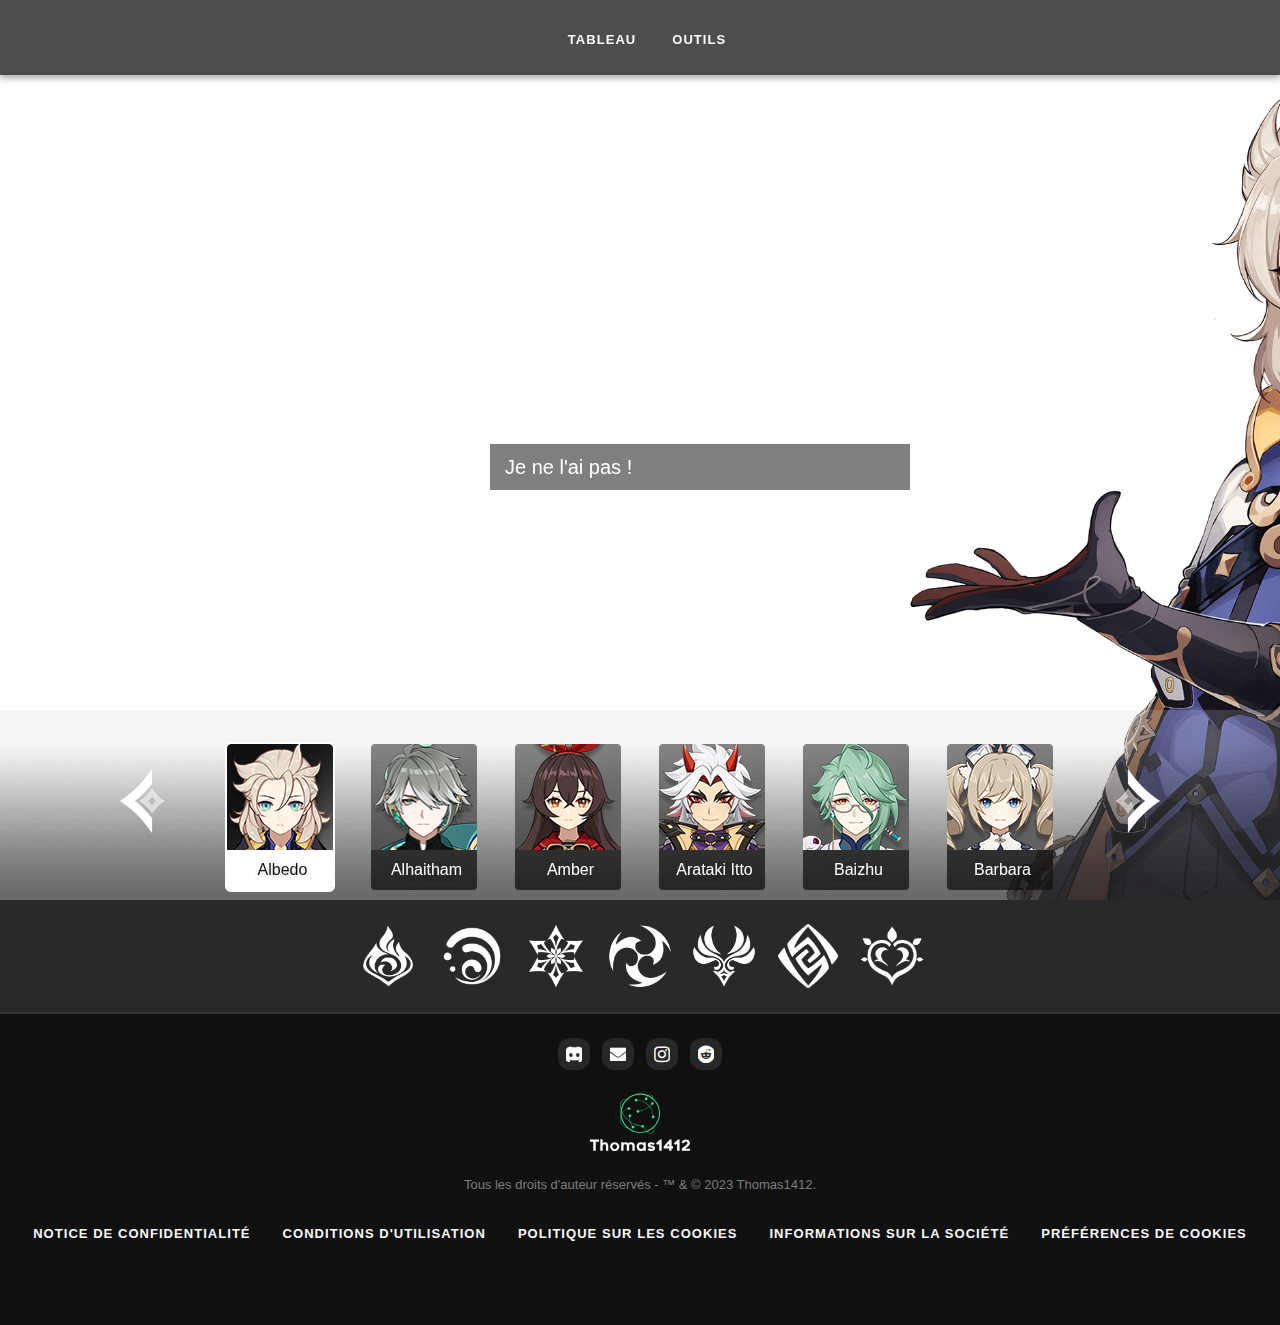
==== index.html @ 880db105 "first" ====
<!DOCTYPE html>
<html lang="fr">
    <head>
        <meta charset="UTF-8">
        <meta name="viewport" content="width=device-width, initial-scale=1.0">
        <title>Thomas1412</title>
        <link rel="stylesheet" href="https://cdnjs.cloudflare.com/ajax/libs/font-awesome/4.3.0/css/font-awesome.min.css" type="text/css"/>
		<link rel="stylesheet" href="https://cdnjs.cloudflare.com/ajax/libs/font-awesome/5.11.2/css/all.css" />
        <link rel="stylesheet" href="style.css">
        <!-- <script type="application/json" src="stats.json"></script> -->
    </head>

    <body>
        <div class="header">
            <div class="headerCenterContent">
                <div class="navigationBarre">
                    <div class="navigationElementLinkItem">
                        <div class="navigationElement">
                            <p id="tableau">Tableau</p>
                            <div class="subMenu">
                                <div class="linkItemUnderline"></div>
                                <ul class="subMenuListItems">
                                    <li class="subMenuItem">
                                        <a class="aElementOnSubMenuItem" href="#">A voir</a>
                                    </li>
                                </ul>
                            </div>
                        </div>
                    </div>

                    <div class="navigationElementLinkItem">
                        <div class="navigationElement">
                            <p>Outils</p>
                            <div class="subMenu">
                                <div class="linkItemUnderline"></div>
                                <ul class="subMenuListItems">
                                    <li class="subMenuItem">
                                        <a class="aElementOnSubMenuItem" href="#">A voir</a>
                                    </li>

                                    <li class="subMenuItem">
                                        <a class="aElementOnSubMenuItem" href="#">A voir</a>
                                    </li>
                                </ul>
                            </div>
                        </div>
                    </div>
                </div>
            </div>
        </div>

        <!-- https://genshin.hoyoverse.com/fr/character/mondstadt?char=0 -->

        <div class="container" id="container">
            <div class="prenom">
                <img class="imagePrincipale" id="imagePrincipale" src="media/Albedo.png" alt="Albedo">
                <div class="charactersInfos" id="charactersInfos">
                    <p>Je ne l'ai pas !</p>
                    <!-- <div class="statsTableHP">
                        <svg class="HPSVG" viewBox="0 0 14 14">
                            <path fill="currentColor" d="M3.5 7.654a.978.978 0 0 1 .449-.571c1.51-.85 3.586 2.117 6.544.548 1.927 6.083-8.893 6.247-6.992.023zM7 14c-3.373 0-6.75-2.421-5.134-7.26A18.543 18.543 0 0 1 6.57.213.748.748 0 0 1 7 0a.751.751 0 0 1 .432.212 18.543 18.543 0 0 1 4.705 6.528C13.749 11.579 10.376 14 7 14zm.22-12.19A.639.639 0 0 0 7 1.735a.649.649 0 0 0-.22.075C5.07 3.134 2.7 7.092 2.839 9.21A4.019 4.019 0 0 0 7 12.753a4.019 4.019 0 0 0 4.162-3.538c.139-2.123-2.231-6.081-3.942-7.405Z"></path>
                            <path fill="currentColor" d="M7.98 8.03a12.566 12.566 0 0 1 1.573-1.509c.569-.413.94 1.11.94 1.11a3.731 3.731 0 0 1-2.513.399z" style="color:gray;fill-opacity:.496933"></path>
                        </svg>
                        <div class="contentHP">
                            <span class="spanPV">PV</span>
                            <span class="spanPVQ">31,058</span>
                        </div>
                    </div>

                    <div class="statsTableATQ">
                        <svg class="ATQSVG" viewBox="0 0 14 14">
                            <path fill="currentColor" d="m7.755 1.651 1.643 1.643 1.928-1.926L11.3.25a.228.228 0 0 1 .228-.22h2.2a.228.228 0 0 1 .228.229c-.121 2.66.556 2.457-1.337 2.4l-1.933 1.925L12.33 6.23a.228.228 0 0 1 0 .322c-1.167 1.208-.775.907-1.892-.106l-7.151 7.147a.457.457 0 0 1-.313.137 21.32 21.32 0 0 1-2.954.238 21.172 21.172 0 0 1 .238-2.953.451.451 0 0 1 .134-.319l7.146-7.153-.838-.839a.229.229 0 0 1 0-.323l.732-.73a.228.228 0 0 1 .322 0z"></path>
                        </svg>
                        <div class="contentATQ">
                            <span class="spanATQ">ATQ</span>
                            <span class="spanATQQ">1,608</span>
                        </div>
                    </div>

                    <div class="statsTableDEF">
                        <svg class="DEFSVG" viewBox="0 0 14 14">
                            <path fill="currentColor" d="M13.442.726a.291.291 0 0 0-.175-.268C12.859.286 11.503 0 7 0S1.143.286.735.458a.291.291 0 0 0-.176.269v7.44a.868.868 0 0 0 .125.453c1.579 2.6 5.347 4.855 6.16 5.339a.292.292 0 0 0 .3 0c.79-.482 4.56-2.688 6.169-5.335a.868.868 0 0 0 .127-.455zM7 11.968c.059.013-3.56-2.017-4.824-4.368V1.565s0-.452 4.824-.452z"></path>
                        </svg>
                        <div class="contentDEF">
                            <span class="spanDEF">DÉF</span>
                            <span class="spanDEFQ">548</span>
                        </div>
                    </div>
                    
                    <div class="statsTableEM">
                        <svg class="EMSVG" viewBox="0 0 14 14">
                            <path fill="currentColor" d="m8.076 8.152-.017-.05A4.335 4.335 0 0 0 7.3 6.796a4.431 4.431 0 0 0-.325-.346A2.113 2.113 0 1 0 7 2.223a2.144 2.144 0 0 0-1.838 3.18 4.374 4.374 0 0 0-1.2-.168 4.42 4.42 0 0 0-.755.066l-.038.007C1.836-.24 10.7-1.672 10.962 4.342a3.985 3.985 0 0 1-2.886 3.81zm3.662-2.137a3.949 3.949 0 0 0-.626-.235 4.473 4.473 0 0 1-1.105 1.7h.031a2.113 2.113 0 1 1-2.113 2.113 4.09 4.09 0 0 0-.025-.445 3.968 3.968 0 0 0-1.863-2.931l-.19-.11a3.963 3.963 0 1 0 .645 6.535c.082-.068.16-.14.236-.214L6.7 12.39a4.367 4.367 0 0 1-.891-1.765 2.112 2.112 0 1 1-.883-2.914q.1.05.189.11a2.111 2.111 0 0 1 .942 1.49 2.159 2.159 0 0 1 .018.28 3.963 3.963 0 1 0 5.663-3.577z"></path>
                        </svg>
                        <div class="contentEM">
                            <span class="spanEM">Maîtrise élémentaire</span>
                            <span class="spanEMQ">96</span>
                        </div>
                    </div>
                    
                    <div class="statsTableTC">
                        <svg class="TCSVG" viewBox="0 0 14 14">
                            <path fill="currentColor" d="M14 0 7.256 3.5 1.973 1.465 3.5 6.236 0 14l7.256-3.5 4.771 1.527L10.5 7.256Zm-3.24 3.24L8.88 7.136 9.701 9.7l-2.564-.82-3.898 1.88 1.88-4.17-.82-2.565L7.137 5.12Z"></path>
                        </svg>
                        <div class="contentTC">
                            <span class="spanTC">Taux CRIT</span>
                            <span class="spanTCQ">78.5%</span>
                        </div>
                    </div>
                    
                    <div class="statsTableDC">
                        <svg class="DCSVG" viewBox="0 0 14 14">
                            <path fill="currentColor" d="m0 14 3.5-7.764-1.527-4.772L7.255 3.5 14 0l-3.5 7.255 1.527 4.772L7.255 10.5 0 14"></path>
                            <path fill="currentColor" d="M7.045.19a6.756 6.756 0 0 0-3.326.857l3.613 1.392L10.168.967A6.648 6.648 0 0 0 7.045.189zM1.502 3.073A6.812 6.812 0 0 0 .309 6.947c0 .925.189 1.808.529 2.612l1.601-3.555-.937-2.93zm11.63.998-1.571 3.26 1.076 3.361a6.709 6.709 0 0 0 .496-6.621zm-5.8 7.489-3.11 1.5a6.693 6.693 0 0 0 6.436-.436L7.332 11.56z" style="opacity:.5;stroke-width:1.09597;paint-order:stroke markers fill"></path>
                        </svg>
                        <div class="contentDC">
                            <span class="spanDC">DGT CRIT</span>
                            <span class="spanDCQ">176.5%</span>
                        </div>
                    </div>
                    
                    <div class="statsTableER">
                        <svg class="ERSVG" viewBox="0 0 14 14">
                            <path fill="currentColor" d="M3.562 7.002a4.03 4.03 0 0 1 4.045-4.049L7.606.608C4.09.61 1.216 3.487 1.216 7.003Z" style="fill-opacity:.5;stroke-width:.913084;paint-order:stroke markers fill"></path>
                            <path fill="currentColor" d="M7.607.607v2.344a4.03 4.03 0 0 1 4.047 4.047 4.03 4.03 0 0 1-4.047 4.047 4.03 4.03 0 0 1-3.578-2.17l1.727-.348L1.87 4.123 0 9.689l1.67-.337c.942 2.36 3.251 4.039 5.937 4.039C11.123 13.39 14 10.517 14 7S11.123.607 7.607.607Z" style="fill-opacity:1;stroke-width:.913084;paint-order:stroke markers fill"></path>
                        </svg>
                        <div class="contentER">
                            <span class="spanER">Recharge d'énergie</span>
                            <span class="spanERQ">145.9%</span>
                        </div>
                    </div>
                    
                    <div class="statsTableBonus">
                        <svg class="BONUSSVG" viewBox="0 0 14 14">
                            <path d="m2.923 12.245.253.13a7.943 7.943 0 0 0 3.89.963 3.753 3.753 0 0 0 .487-7.464 3.6 3.6 0 0 0-1.691.132.938.938 0 0 1-.716-1.732 4.3 4.3 0 0 1 1.48-.366 4.912 4.912 0 0 1 5.049 3.446 4.933 4.933 0 0 1-2.517 5.764c4.218-1.543 4.723-7.809.812-10.017a5.342 5.342 0 0 0-3.437-.829 5.506 5.506 0 0 0-3.65 1.775 6.606 6.606 0 0 0-.416.524.873.873 0 0 1-.927.337.929.929 0 0 1-.781-.638.881.881 0 0 1 .1-.684 6.158 6.158 0 0 1 1.363-1.721A7.091 7.091 0 0 1 6.136.081a6.933 6.933 0 0 1 6.848 3.359c2.683 4.1-.263 9.987-5.094 10.472a6.838 6.838 0 0 1-3.241-.343 3.994 3.994 0 0 1-1.726-1.324zm5.516-.119a2.044 2.044 0 0 1-2.35.064 1.5 1.5 0 0 1-.007-2.613.949.949 0 0 1 1.433.505c.77 2.06 2.637.147 1.424-1.246a2.385 2.385 0 0 0-2.17-.95 2.486 2.486 0 1 0 .784 4.891 2.393 2.393 0 0 0 1.52-1.151c-.21.166-.41.351-.634.5zM2.21 9.521a.663.663 0 1 0 .663.663.663.663 0 0 0-.663-.663zM.959 6.133a.958.958 0 1 0 .957.957.958.958 0 0 0-.957-.957z" style="fill:#3e99ff"></path>
                        </svg>
                        <div class="contentBonus">
                            <span class="spanBonus">Bonus de DGT Hydro</span>
                            <span class="spanBonusQ">46.6%</span>
                        </div>
                    </div> -->
                </div>
            </div>
            
            <div class="characterSwiperContainer">
                <div class="characterSwiper" id="characterSwiper">
                    <ul class="characterSwiperList" id="characterSwiperList">
                        <li id="albedo" class="active">
                            <img src="media/slider/Albedo.png" alt="Albedo">
                            <p>Albedo</p>
                        </li>

                        <li id="alhaitham" class="characterSwiperListItem">
                            <img src="media/slider/Alhaitham.png" alt="Alhaitham">
                            <p>Alhaitham</p>
                        </li>

                        <li id="amber" class="characterSwiperListItem">
                            <img src="media/slider/Amber.png" alt="Amber">
                            <p>Amber</p>
                        </li>

                        <li id="itto" class="characterSwiperListItem">
                            <img src="media/slider/Itto.png" alt="Arataki Itto">
                            <p>Arataki Itto</p>
                        </li>

                        <li id="baizhu" class="characterSwiperListItem">
                            <img src="media/slider/Baizhu.png" alt="Baizhu">
                            <p>Baizhu</p>
                        </li>

                        <li id="barbara" class="characterSwiperListItem">
                            <img src="media/slider/Barbara.png" alt="Barbara">
                            <p>Barbara</p>
                        </li>

                        <li id="beidou" class="characterSwiperListItem">
                            <img src="media/slider/Beidou.png" alt="Beidou">
                            <p>Beidou</p>
                        </li>

                        <li id="bennett" class="characterSwiperListItem">
                            <img src="media/slider/Bennett.png" alt="Bennett">
                            <p>Bennett</p>
                        </li>

                        <li id="candace" class="characterSwiperListItem">
                            <img src="media/slider/Candace.png" alt="Candace">
                            <p>Candace</p>
                        </li>

                        <li id="chongyun" class="characterSwiperListItem">
                            <img src="media/slider/Chongyun.png" alt="Chongyun">
                            <p>Chongyun</p>
                        </li>

                        <li id="collei" class="characterSwiperListItem">
                            <img src="media/slider/Collei.png" alt="Collei">
                            <p>Collei</p>
                        </li>

                        <li id="cyno" class="characterSwiperListItem">
                            <img src="media/slider/Cyno.png" alt="Cyno">
                            <p>Cyno</p>
                        </li>

                        <li id="dehya" class="characterSwiperListItem">
                            <img src="media/slider/Dehya.png" alt="Dehya">
                            <p>Dehya</p>
                        </li>

                        <li id="diluc" class="characterSwiperListItem">
                            <img src="media/slider/Diluc.png" alt="Diluc">
                            <p>Diluc</p>
                        </li>

                        <li id="diona" class="characterSwiperListItem">
                            <img src="media/slider/Diona.png" alt="Diona">
                            <p>Diona</p>
                        </li>

                        <li id="dori" class="characterSwiperListItem">
                            <img src="media/slider/Dori.png" alt="Dori">
                            <p>Dori</p>
                        </li>

                        <li id="eula" class="characterSwiperListItem">
                            <img src="media/slider/Eula.png" alt="Eula">
                            <p>Eula</p>
                        </li>

                        <li id="faruzan" class="characterSwiperListItem">
                            <img src="media/slider/Faruzan.png" alt="Faruzan">
                            <p>Faruzan</p>
                        </li>

                        <li id="fischl" class="characterSwiperListItem">
                            <img src="media/slider/Fischl.png" alt="Fischl">
                            <p>Fischl</p>
                        </li>

                        <li id="ganyu" class="characterSwiperListItem">
                            <img src="media/slider/Ganyu.png" alt="Ganyu">
                            <p>Ganyu</p>
                        </li>

                        <li id="gorou" class="characterSwiperListItem">
                            <img src="media/slider/Gorou.png" alt="Gorou">
                            <p>Gorou</p>
                        </li>

                        <li id="huTao" class="characterSwiperListItem">
                            <img src="media/slider/HuTao.png" alt="Hu Tao">
                            <p>Hu Tao</p>
                        </li>

                        <li id="jean" class="characterSwiperListItem">
                            <img src="media/slider/Jean.png" alt="Jean">
                            <p>Jean</p>
                        </li>

                        <li id="kazuha" class="characterSwiperListItem">
                            <img src="media/slider/Kazuha.png" alt="Kaedahara Kazuha">
                            <p>Kaedahara Kazuha</p>
                        </li>

                        <li id="kaeya" class="characterSwiperListItem">
                            <img src="media/slider/Kaeya.png" alt="Kaeya">
                            <p>Kaeya</p>
                        </li>

                        <li id="ayaka" class="characterSwiperListItem">
                            <img src="media/slider/Ayaka.png" alt="Kamisato Ayaka">
                            <p>Kamisato Ayaka</p>
                        </li>

                        <li id="ayato" class="characterSwiperListItem">
                            <img src="media/slider/Ayato.png" alt="Kamisato Ayato">
                            <p>Kamisato Ayato</p>
                        </li>

                        <li id="kaveh" class="characterSwiperListItem">
                            <img src="media/slider/Kaveh.png" alt="Kaveh">
                            <p>Kaveh</p>
                        </li>

                        <li id="keqing" class="characterSwiperListItem">
                            <img src="media/slider/Keqing.png" alt="Keqing">
                            <p>Keqing</p>
                        </li>

                        <li id="kirara" class="characterSwiperListItem">
                            <img src="media/slider/Kirara.png" alt="Kirara">
                            <p>Kirara</p>
                        </li>

                        <li id="klee" class="characterSwiperListItem">
                            <img src="media/slider/Klee.png" alt="Klee">
                            <p>Klee</p>
                        </li>

                        <li id="sara" class="characterSwiperListItem">
                            <img src="media/slider/SaraKujou.png" alt="Kujou Sara">
                            <p>Kujou Sara</p>
                        </li>

                        <li id="kuki" class="characterSwiperListItem">
                            <img src="media/slider/Kuki.png" alt="Kuki Shinobu">
                            <p>Kuki Shinobu</p>
                        </li>

                        <li id="layla" class="characterSwiperListItem">
                            <img src="media/slider/Layla.png" alt="Layla">
                            <p>Layla</p>
                        </li>

                        <li id="lisa" class="characterSwiperListItem">
                            <img src="media/slider/Lisa.png" alt="Lisa">
                            <p>Lisa</p>
                        </li>

                        <li id="lumine" class="characterSwiperListItem">
                            <img src="" alt="Lumine">
                            <p>Lumine</p>
                        </li>
                       
                        <li id="mika" class="characterSwiperListItem">
                            <img src="media/slider/Mika.png" alt="Mika">
                            <p>Mika</p>
                        </li>

                        <li id="mona" class="characterSwiperListItem">
                            <img src="media/slider/Mona.png" alt="Mona">
                            <p>Mona</p>
                        </li>

                        <li id="nahida" class="characterSwiperListItem">
                            <img src="media/slider/Nahida.png" alt="Nahida">
                            <p>Nahida</p>
                        </li>

                        <li id="nilou" class="characterSwiperListItem">
                            <img src="media/slider/Nilou.png" alt="Nilou">
                            <p>Nilou</p>
                        </li>

                        <li id="ningguang" class="characterSwiperListItem">
                            <img src="media/slider/Ningguang.png" alt="Ningguang">
                            <p>Ningguang</p>
                        </li>

                        <li id="nomade" class="characterSwiperListItem">
                            <img src="media/slider/Nomade.png" alt="Nomade">
                            <p>Nomade</p>
                        </li>

                        <li id="noelle" class="characterSwiperListItem">
                            <img src="media/slider/Noelle.png" alt="Noëlle">
                            <p>Noëlle</p>
                        </li>

                        <li id="qiqi" class="characterSwiperListItem">
                            <img src="media/slider/Qiqi.png" alt="Qiqi">
                            <p>Qiqi</p>
                        </li>

                        <li id="razor" class="characterSwiperListItem">
                            <img src="media/slider/Razor.png" alt="Razor">
                            <p>Razor</p>
                        </li>

                        <li id="rosalia" class="characterSwiperListItem">
                            <img src="media/slider/Rosalia.png" alt="Rosalia">
                            <p>Rosalia</p>
                        </li>

                        <li id="kokomi" class="characterSwiperListItem">
                            <img src="media/slider/Kokomi.png" alt="Sangonomiya Kokomi">
                            <p>Sangonomiya Kokomi</p>
                        </li>

                        <li id="sayu" class="characterSwiperListItem">
                            <img src="media/slider/Sayu.png" alt="Sayu">
                            <p>Sayu</p>
                        </li>

                        <li id="shenhe" class="characterSwiperListItem">
                            <img src="media/slider/Shenhe.png" alt="Shenhe">
                            <p>Shenhe</p>
                        </li>

                        <li id="heizou" class="characterSwiperListItem">
                            <img src="media/slider/Heizou.png" alt="Shikanoin Heizou">
                            <p>Shikanoin Heizou</p>
                        </li>

                        <li id="ei" class="characterSwiperListItem">
                            <img src="media/slider/RaidenShogun.png" alt="Shogun Raiden">
                            <p>Shogun Raiden</p>
                        </li>

                        <li id="sucrose" class="characterSwiperListItem">
                            <img src="media/slider/Sucrose.png" alt="Sucrose">
                            <p>Sucrose</p>
                        </li>

                        <li id="tartaglia" class="characterSwiperListItem">
                            <img src="media/slider/Tartaglia.png" alt="Tartaglia">
                            <p>Tartaglia</p>
                        </li>

                        <li id="thomas" class="characterSwiperListItem">
                            <img src="media/slider/Thomas.png" alt="Thomas">
                            <p>Thomas</p>
                        </li>

                        <li id="tighnari" class="characterSwiperListItem">
                            <img src="media/slider/Tighnari.png" alt="Tighnari">
                            <p>Tighnari</p>
                        </li>

                        <li id="venti" class="characterSwiperListItem">
                            <img src="media/slider/Venti.png" alt="Venti">
                            <p>Venti</p>
                        </li>

                        <li id="xiangling" class="characterSwiperListItem">
                            <img src="media/slider/Xiangling.png" alt="Xiangling">
                            <p>Xiangling</p>
                        </li>

                        <li id="xiao" class="characterSwiperListItem">
                            <img src="media/slider/Xiao.png" alt="Xiao">
                            <p>Xiao</p>
                        </li>

                        <li id="xingqiu" class="characterSwiperListItem">
                            <img src="media/slider/Xingqiu.png" alt="Xingqiu">
                            <p>Xingqiu</p>
                        </li>

                        <li id="xinyan" class="characterSwiperListItem">
                            <img src="media/slider/Xinyan.png" alt="Xinyan">
                            <p>Xinyan</p>
                        </li>

                        <li id="yaeMiko" class="characterSwiperListItem">
                            <img src="media/slider/YaeMiko.png" alt="Yae Miko">
                            <p>Yae Miko</p>
                        </li>

                        <li id="yanfei" class="characterSwiperListItem">
                            <img src="media/slider/Yanfei.png" alt="Yanfei">
                            <p>Yanfei</p>
                        </li>

                        <li id="yaoyao" class="characterSwiperListItem">
                            <img src="media/slider/Yaoyao.png" alt="Yaoyao">
                            <p>Yaoyao</p>
                        </li>

                        <li id="yelan" class="characterSwiperListItem">
                            <img src="media/slider/Yelan.png" alt="Yelan">
                            <p>Yelan</p>
                        </li>

                        <li id="yoimiya" class="characterSwiperListItem">
                            <img src="media/slider/Yoimiya.png" alt="Yoimiya">
                            <p>Yoimiya</p>
                        </li>

                        <li id="yunJin" class="characterSwiperListItem">
                            <img src="media/slider/YunJin.png" alt="Yun Jin">
                            <p>Yun Jin</p>
                        </li>

                        <li id="zhongli" class="characterSwiperListItem">
                            <img src="media/slider/Zhongli.png" alt="Zhongli">
                            <p>Zhongli</p>
                        </li>

                    </ul>
                </div>
                <div class="prevBtn" id="prevBtn"></div>
                <div class="nextBtn" id="nextBtn"></div>
                <!-- <div class="leftSwiper">
                    <div class="elementHydro" id="elementHydro"></div>
                    <div class="elementPyro" id="elementPyro"></div>
                    <div class="elementCryo" id="elementCryo"></div>
                    <div class="elementElectro" id="elementElectro"></div>
                </div>

                <div class="rightSwiper">
                    <div class="elementAnemo" id="elementAnemo"></div>
                    <div class="elementGeo" id="elementGeo"></div>
                    <div class="elementDendro" id="elementDendro"></div>
                </div> -->
            </div>
        </div>

        <div class="_29my_mPdIV9jPVioVH_jGd">
            <ul>
                <li class="footerLink">
                    <div class="elementPyro" id="elementPyro"></div>
                </li>
                <li class="footerLink">
                    <div class="elementHydro" id="elementHydro"></div>
                </li>
                <li class="footerLink">
                    <div class="elementCryo" id="elementCryo"></div>
                </li>
                <li class="footerLink">
                    <div class="elementElectro" id="elementElectro"></div>
                </li>
                <li class="footerLink">
                    <div class="elementAnemo" id="elementAnemo"></div>
                </li>
                <li class="footerLink">
                    <div class="elementGeo" id="elementGeo"></div>
                </li>
                <li class="footerLink">
                    <div class="elementDendro" id="elementDendro"></div>
                </li>
            </ul>
       </div>

        <div class="_3AYbzClUxsU2maVqIee5X">
            <div class="_3tOmEyMTDQ_ETh9CuxsqLK">
                 <ul>
                     <li class="socialButtons">
                        <a class="_3YN2W34Ia8MMkttsKrAc5g" href="#" target="_blank">
                            <i class="fab fa-discord"></i>
                        </a>
                    </li>
                    <li class="socialButtons">
                        <a class="_3YN2W34Ia8MMkttsKrAc5g" href="#" target="_blank">
                            <i class="fas fa-envelope"></i>
                        </a>
                    </li>
                    <li class="socialButtons">
                        <a class="_3YN2W34Ia8MMkttsKrAc5g" href="#" target="_blank">
                            <i class="fab fa-instagram"></i>
                        </a>
                    </li>
                    <li class="socialButtons">
                        <a class="_3YN2W34Ia8MMkttsKrAc5g" href="#" target="_blank">
                            <i class="fab fa-reddit"></i>
                        </a>
                    </li>
                </ul>
            </div>
            <div class="_1y5wMFtMhfOQOwUmHI92Cj">
                 <div class="logoCompany">
                     <svg width="361.2" height="234.9786931299533" viewBox="0 0 350 227.69253210266794" class="svgLogoCompany">
                         <g id="SvgjsG1334" featurekey="mugSzh-0" transform="matrix(1.5971265425259416,0,0,1.5971265425259416,96.20211100042005,-10.914762968306357)" fill="#39e991">
                                <path d="M50,93.166C26.198,93.166,6.834,73.802,6.834,50S26.198,6.834,50,6.834S93.166,26.198,93.166,50S73.802,93.166,50,93.166z   M50,8.834C27.301,8.834,8.834,27.301,8.834,50S27.301,91.166,50,91.166S91.166,72.699,91.166,50S72.699,8.834,50,8.834z"></path>
                                <path d="M44.714,46.55l-0.107-0.742c18.198-2.623,28.245-13.025,31.72-17.375l0.586,0.468C73.382,33.32,63.177,43.889,44.714,46.55z  "></path>
                                <circle cx="44.793" cy="46.114" r="2.82"></circle>
                                <circle cx="76.514" cy="28.767" r="2.82"></circle>
                                <path d="M33.874,80.997c-3.484-4.387-9.012-13.539-6.895-25.552l0.738,0.131c-2.066,11.723,3.338,20.666,6.743,24.954L33.874,80.997  z"></path>
                                <circle cx="27.345" cy="55.653" r="2.82"></circle>
                                <circle cx="34.08" cy="80.649" r="2.82"></circle>
                                <path d="M78.553,58.284l-0.75-0.021c0.262-9.375-3.322-18.348-10.093-25.265c-7.05-7.204-16.891-11.292-27.026-11.233l-0.005-0.75  c10.321-0.04,20.376,4.11,27.567,11.458C75.16,39.537,78.82,48.704,78.553,58.284z"></path>
                                <circle cx="78.128" cy="58.131" r="2.82"></circle>
                                <circle cx="40.819" cy="21.442" r="2.82"></circle>
                                <path d="M55.399,79.061c-22.622-1.116-37.959-15.928-44.77-29.418c-5.007-9.918-5.79-19.582-2.043-25.222  c2.418-3.64,6.575-5.361,12.009-4.983l-0.052,0.748c-5.164-0.361-9.073,1.249-11.333,4.65c-3.598,5.416-2.798,14.791,2.088,24.469  c6.715,13.302,21.837,27.906,44.138,29.006L55.399,79.061z"></path>
                                <circle cx="55.277" cy="78.637" r="2.82"></circle>
                                <path d="M23.574,83.267C13.12,81.553,6.04,74.011,5.536,64.052c-0.484-9.58,5.413-20.969,19.679-24.818l0.195,0.724  C11.548,43.698,5.816,54.734,6.286,64.014c0.386,7.634,5.162,16.505,17.41,18.513L23.574,83.267z"></path>
                                <circle cx="25.179" cy="39.64" r="2.82"></circle>
                                <path d="M72.426,94.555c-0.325,0-0.654-0.015-0.988-0.046c-6.336-0.589-12.075-6.442-15.354-15.658l0.707-0.252  c3.178,8.934,8.679,14.602,14.716,15.163c3.25,0.309,6.127-1.001,7.521-3.397c1.443-2.479,1.026-5.686-1.145-8.796l0.615-0.43  c2.345,3.36,2.773,6.86,1.178,9.603C78.278,93.144,75.556,94.555,72.426,94.555z"></path>
                                <path d="M63.068,18.924l-0.713-0.234c1.704-5.167,4.714-8.496,8.26-9.131c2.183-0.394,4.329,0.351,5.595,1.938  c1.251,1.568,1.453,3.679,0.556,5.79l-0.689-0.293c0.786-1.85,0.621-3.683-0.452-5.029c-1.094-1.371-2.963-2.01-4.877-1.667  C67.481,10.882,64.683,14.027,63.068,18.924z"></path>
                                <circle cx="62.771" cy="18.677" r="2.82"></circle>
                         </g>
                         <g id="SvgjsG1335" featurekey="PPkF4s-0" transform="matrix(2.693965555209346,0,0,2.693965555209346,-2.3706874277183565,146.90732832658225)" fill="#ffffff">
                                <path d="M8.32 8.12 l0 11.88 l-3.18 0 l0 -11.88 l-4.26 0 l0 -2.74 l11.68 0 l0 2.74 l-4.24 0 z M23.57 10.02 q1.03 1.22 1.03 3.48 l0 6.5 l-3.04 0 l0 -6.5 q0 -1.18 -0.59 -1.7 t-1.55 -0.52 q-0.82 0 -1.48 0.65 t-0.62 2.25 l0 5.82 l-2.98 0 l0 -15.14 l2.98 0 l0 5.12 q0.54 -0.54 1.36 -0.86 t1.58 -0.32 q2.28 0 3.31 1.22 z M29.97 19.49 q-1.37 -0.77 -2.17 -2.09 t-0.8 -2.88 q0 -1.54 0.8 -2.86 t2.17 -2.09 t2.99 -0.77 t3 0.77 t2.19 2.09 t0.81 2.86 q0 1.56 -0.81 2.88 t-2.19 2.09 t-3 0.77 t-2.99 -0.77 z M31.44 11.83 q-0.7 0.41 -1.1 1.12 t-0.4 1.57 q0 0.9 0.39 1.61 t1.08 1.12 t1.55 0.41 q0.84 0 1.53 -0.41 t1.09 -1.13 t0.4 -1.6 q0 -0.86 -0.4 -1.57 t-1.09 -1.12 t-1.53 -0.41 q-0.82 0 -1.52 0.41 z M57.81 10.04 q1.13 1.24 1.13 3.46 l0 6.5 l-3.02 0 l0 -6.5 q0 -1.18 -0.59 -1.7 t-1.55 -0.52 q-0.8 0 -1.44 0.6 t-0.66 2 l0 6.12 l-3.02 0 l0 -6.5 q0 -1.18 -0.59 -1.7 t-1.53 -0.52 q-0.86 0 -1.49 0.64 t-0.63 2.26 l-0.02 5.82 l-2.98 0 l0 -11 l2.98 0 l0 1 q0.58 -0.52 1.4 -0.86 t1.5 -0.34 q2.32 0 3.54 1.5 q0.62 -0.7 1.54 -1.1 t2 -0.4 q2.3 0 3.43 1.24 z M70.38000000000001 18.9 q-0.38 0.52 -1.31 0.93 t-2.03 0.41 q-1.7 0 -2.95 -0.76 t-1.91 -2.07 t-0.66 -2.91 t0.66 -2.91 t1.91 -2.07 t2.95 -0.76 q1.14 0 2.01 0.39 t1.33 0.99 l0 -1.14 l2.96 0 l0 11 l-2.96 0 l0 -1.1 z M69.68 12.25 q-0.82 -0.87 -2.2 -0.87 q-1.4 0 -2.21 0.87 t-0.81 2.25 q0 1.34 0.83 2.22 t2.19 0.88 q1.4 0 2.21 -0.83 t0.81 -2.27 q0 -1.38 -0.82 -2.25 z M75.68 18.54 l1.56 -2.08 q0.72 0.5 1.68 0.84 t1.88 0.34 q0.68 0 1.13 -0.28 t0.45 -0.7 t-0.51 -0.59 t-0.99 -0.24 t-0.62 -0.09 q-1.2 -0.2 -2.07 -0.48 t-1.58 -1 t-0.71 -1.98 q0 -2.08 1.51 -2.78 t3.03 -0.7 q1.3 0 2.4 0.38 t2.18 1.2 l-1.56 2.04 q-0.78 -0.46 -1.54 -0.74 t-1.58 -0.28 q-0.5 0 -0.97 0.22 t-0.47 0.6 q0 0.48 0.65 0.68 t1.43 0.3 q1.4 0.24 2.24 0.5 t1.49 0.97 t0.65 2.01 q0 1.72 -1.18 2.65 t-3.34 0.93 q-3 0 -5.16 -1.72 z M94 20 l-3.18 0 l0 -9.38 l-2 1.84 l-2.18 -2.26 l5.3 -4.84 l2.06 0 l0 14.64 z M108.72 16.84 l-1.82 0 l0 3.16 l-3.16 0 l0 -3.16 l-7.14 0 l0 -2.56 l7.92 -8.92 l2.38 0 l0 8.74 l1.82 0 l0 2.74 z M100.72 14.1 l3.02 0 l0 -3.54 z M117.22 20 l-3.18 0 l0 -9.38 l-2 1.84 l-2.18 -2.26 l5.3 -4.84 l2.06 0 l0 14.64 z M130.79999999999998 20 l-10.6 0 l0 -2.94 l2.28 -1.86 l3.06 -2.46 q1.2 -0.94 1.56 -1.58 t0.36 -1.4 q0 -0.98 -0.64 -1.42 t-1.52 -0.44 q-1.08 0 -1.6 0.79 t-0.74 1.51 l-3.08 -0.76 q0.26 -0.9 0.92 -1.89 t1.81 -1.7 t2.69 -0.71 q1.72 0 2.93 0.67 t1.81 1.73 t0.6 2.22 q0 1.46 -0.86 2.71 t-2.36 2.51 l-0.82 0.66 q-0.36 0.28 -0.88 0.69 t-1.2 0.93 l6.28 0 l0 2.74 z"></path>
                         </g>
                     </svg>
                 </div>
            </div>

            <div class="_2MQBVXoMNHaA5jCv6-rKyc">
                 <p class="sqwC2nnXdkGzh_DTJl_2O" id="droitsCopyright">Tous les droits d'auteur réservés - ™ &amp; © 2023 Thomas1412.</p>
            </div>

            <div class="_2Ojj9KgtyZTHH-I2MkvQqi">
                 <ul>
                     <li><a class="" href="javascript:void(0);" target="_blank" id="confidentialite">Notice de confidentialité</a></li>
                     <li><a class="" href="javascript:void(0);" target="_blank" id="cgu">Conditions d'utilisation</a></li>
                     <li><a class="" href="javascript:void(0);" target="_blank" id="cookiesPoli">Politique sur les cookies</a></li>
                     <li><a class="" href="javascript:void(0);" target="_blank" id="infosSociete">Informations sur la société</a></li>
                     <li><a class="" href="javascript:void(0);" target="_blank" id="cookiesPref">Préférences de cookies</a></li>
                 </ul>
            </div>
        </div>

        <script src="script.js"></script>
        <script>
            document.getElementById("tableau").addEventListener("click", () => {
                const tableau = document.getElementById("tableau");
                tableau.innerHTML = "";
            });
        </script>
        <script src="tableau.js"></script>
        <!-- <script>
            document.addEventListener('contextmenu', function(e){
                e.preventDefault();
            });
            
            document.addEventListener('keydown', function(e){
                if(e.key === "F12" || (e.ctrlKey && e.shiftKey && e.key === "I" || e.ctrlKey && e.key === "u") || (e.ctrlKey && e.shiftKey && e.key === "C")){
                    e.preventDefault();
                }
            });
        </script> -->
    </body>
</html>
---- style.css ----
*{
    margin: 0;
    padding: 0;
    box-sizing: border-box;
}

body{
    overflow-x: hidden;
}

/* 
 *
 *
 *
 *
 *
    Header
 *
 *
 *
 *
 *
*/

.header{
    position: fixed;
    left: 0;
    top: 0;
    z-index: 999;
    width: 100%;
    min-width: 1280px;
    height: 75px;
    background-color: rgba(17,17,17,0.75);
    box-shadow: 0 3px 7px 0 rgba(0,0,0,0.35);
    font-family: "FF Mark W05",Arial,sans-serif;
    font-size: 14px !important;
    font-weight: bold;
}

.headerCenterContent{
    display: flex;
    flex: 1;
    align-items: center;
    justify-content: flex-start;
}

.navigationBarre{
    opacity: 1;
    margin-left: 18px;
    transition: opacity ease .3s;
    width: 100%;
    height: 80px;
    display: flex;
    justify-content: center;
    align-items: center;
}

.navigationElementLinkItem{
    display: inline-flex;
    position: relative;
    height: 80px;
    cursor: pointer;
}

.navigationElementLinkItem .navigationElement{
    display: flex;
    margin: auto;
    padding: 0;
    flex-direction: column;
    justify-content: center;
    height: 66px;
    color: #f9f9f9;
    font-size: 13px;
    font-weight: 600;
    line-height: 120%;
    letter-spacing: .08em;
    overflow: hidden;
    text-transform: uppercase;
    transition: color 1s cubic-bezier(0.06, 0.81, 0, 0.98), border-color .5s cubic-bezier(0.06, 0.81, 0, 0.98);
    text-decoration: none;
}

.navigationElementLinkItem .navigationElement p{
    padding: 7.5px 16px;
    text-align: center;
    margin-right: 4px;
}

.navigationElementLinkItem:hover .subMenu{
    transition: opacity .5s cubic-bezier(0.06, 0.81, 0, 0.98) 0s,visibility 0s;
    opacity: 1;
    visibility: visible;
    display: block;
}

.navigationElementLinkItem:hover .linkItemUnderline{
    background-color: rgb(0, 160, 186);
    position: absolute;
    top: 0;
    height: 4px;
    width: 100%;
    border-radius: 2px;
}

.navigationElementLinkItem:hover p{
    background: rgba(128, 128, 128, .3);
    border-radius: 6.4px;
}

.navigationElementLinkItem:hover .subMenuUnderline{
    opacity: 1;
}

.navigationElementLinkItem .subMenu{
    visibility: hidden;
    position: absolute;
    left: 0;
    top: 69px;
    padding-left: 0;
    background-color: #292929;
    box-shadow: 0px 4px 16px 0px rgba(0,0,0,.2);
    box-sizing: border-box;
    border-radius: 0 0 2px 2px;
    text-align: left;
    font-size: 13px;
    min-width: 200px;
    opacity: 0;
    transition: opacity .5s cubic-bezier(0.06, 0.81, 0, 0.98) 0s,visibility 0s;
    display: none;
}

.subMenuUnderline{
    background-color: rgb(0, 160, 186);
    height: 4px;
    width: 100%;
    border-radius: 2px 2px 0px 0px;
    opacity: 0;
}

.subMenuListItems{
    padding-left: 0;
    padding-bottom: 5px;
}

.subMenuItem{
    margin: 5px 16px;
    list-style-type: none;
}

.subMenuItem:first-of-type{
    margin-top: 16px !important;
}

.aElementOnSubMenuItem{
    display: inline-block;
    padding: 8px 16px;
    border: none;
    height: 100%;
    width: 80%;
    margin: 0;
    font-size: 13px;
    font-weight: 500;
    line-height: 16px;
    text-transform: capitalize;
    text-decoration: none;
    text-align: left;
    color: #f9f9f9;
}

.aElementOnSubMenuItem:hover{
    background: rgba(128, 128, 128, .3);
    border-radius: 6.4px;
}

/* 
 *
 *
 *
 *
 *
    Partie du milieu
 *
 *
 *
 *
 *
*/

.container{
    width: 100%;
    min-height: 100vh;
    background-color: white;
    background: url(media/mondstadt.webp) no-repeat center;
    background-size: cover;
    font-family: Tahoma, Helvetica, Arial, sans-serif !important;
}

.footer{
    height: 25vh;
    background-color: black;
}

.prenom{
    width: 1400px;
    height: 100vh;
    transition-duration: 0ms;
    transform: translate3d(0px, 0px, 0px);
    opacity: 1 !important;
}

.imagePrincipale{
    opacity: 1;
    position: absolute;
    top: 0;
    left: calc(50% - 63vh);
    width: auto;
    height: 100vh;
    transform: translateX(300px);
    transition: all 0.3s cubic-bezier(0.215, 0.61, 0.355, 1);
}

@media screen and (max-width: 1280px){
    .imagePrincipale{
        left: calc(50% - 53vh);
    }
}

@media screen and (max-height: 800px){
    .imagePrincipale{
        left: calc(50% - 504px);
        height: 800px;
    }
}

.charactersInfos{
    position: absolute;
    top: 50%;
    left: 50%;
    transform: translate(-50%, -50%);
    display: flex;
    flex-direction: column;
    width: 30%;
    min-height: 30px;
    max-height: 500px;
    padding: 10px 0 10px 15px;
    box-sizing: border-box;
    background: rgba(1,1,1,0.5);
    font-size: 20px;
    color: #fff;
    margin-top: 17px;
    line-height: 26px;
}

.charactersInfos svg{
    height: 1em;
    margin-right: 0.8em;
}

.statsTableHP, .statsTableATQ, .statsTableDEF, .statsTableEM,.statsTableTC,.statsTableDC,.statsTableER,.statsTableBonus{
    display: flex;
    align-items: center;
    margin-bottom: 5px;
}

.spanPVQ,.spanATQQ,.spanDEFQ,.spanEMQ,.spanTCQ,.spanDCQ,.spanERQ,.spanBonusQ{
    position: absolute;
    right: 10px;
}

/* 
 *
 *
 *
 *
 *
    Slider en bas
 *
 *
 *
 *
 *
*/

.characterSwiperContainer{
    display: flex;
    justify-content: center;
    position: absolute;
    z-index: 9;
    left: 0;
    bottom: 0;
    padding-top: 22px;
    width: 100%;
    height: 190px;
    background: rgba(204,204,204,0.2);
    -webkit-user-select: none;
    -moz-user-select: none;
    -ms-user-select: none;
    user-select: none;
}

.characterSwiperContainer::before {
    position: absolute;
    bottom: 0;
    left: 0;
    display: block;
    content: '';
    width: 100%;
    height: 156px;
    background: url(media/test2.png) center bottom repeat no-repeat;
}

.characterSwiper{
    width: 830px; /*mettre en 50%*/
    height: 100%;
    position: relative;
    overflow: hidden;
    list-style: none;
    padding: 0;
    z-index: 1;
}

.leftSwiper{
    width: 20%;
    display: flex;
    justify-content: center;
    align-items: center;
    gap: 20px;
    position: absolute;
    top: 50px;
    left: 0;
    margin-left: 25px;
}

.rightSwiper{
    width: 20%;
    display: flex;
    justify-content: center;
    align-items: center;
    gap: 20px;
    position: absolute;
    top: 50px;
    right: 0;
    margin-right: 25px;
}

.characterSwiperList{
    width: 100%;
    height: 170px;
    display: flex;
    align-items: center;
    bottom: 10px;
    left: 0;
}

.characterSwiperListItem{
    margin-right: 34px;
    width: 110px;
    height: 150px;
    background: transparent url(media/test.png) no-repeat;
    background-position: 0 0;
    font-size: 0;
    cursor: pointer;
}

.active{
    margin-right: 34px;
    width: 110px;
    height: 150px;
    background: transparent url(media/test.png) no-repeat;
    background-position: 0 -150px;
    font-size: 0;
    cursor: pointer;
}

.characterSwiperListItem:hover{
    background-position: 0 -150px;
}

.characterSwiperListItem img, .active img{
    display: block;
    margin: 2px auto 0;
    width: 106px;
    height: 106px;
}

.characterSwiperListItem p, .active p{
    width: 115px;
    height: 40px;
    display: flex;
    align-items: center;
    justify-content: center;
    font-size: 16px;
    line-height: 18px;
    color: #fff;
    text-shadow: 0 2px 6px rgba(0,0,0,0.2);
    text-align: center;
}

.characterSwiperListItem:hover p, .active p{
    color: #121212;
}

.prevBtn{
    position: absolute;
    top: 59px;
    left: 50%;
    width: 45px;
    height: 64px;
    background: url(media/left.png) center no-repeat;
    background-size: cover;
    transform: translateX(-520px);
    cursor: pointer;
}

.nextBtn{
    position: absolute;
    top: 59px;
    right: 50%;
    width: 45px;
    height: 64px;
    background: url(media/right.png) center no-repeat;
    background-size: cover;
    transform: translateX(520px);
    cursor: pointer;
}

.elementHydro{
    background: url(media/Hydro.png) center no-repeat;
    background-size: cover;
    cursor: pointer;
}

.elementPyro{
    background: url(media/Pyro.png) center no-repeat;
    background-size: cover;
    cursor: pointer;
}

.elementCryo{
    background: url(media/Cryo.png) center no-repeat;
    background-size: cover;
    cursor: pointer;
}

.elementAnemo{
    background: url(media/Anemo.png) center no-repeat;
    background-size: cover;
    cursor: pointer;
}

.elementGeo{
    background: url(media/Geo.png) center no-repeat;
    background-size: cover;
    cursor: pointer;
}

.elementDendro{
    background: url(media/Dendro.png) center no-repeat;
    background-size: cover;
    cursor: pointer;
}

.elementElectro{
    background: url(media/Electro.png) center no-repeat;
    background-size: cover;
    cursor: pointer;
}

.elementHydro, .elementPyro, .elementCryo, .elementAnemo, .elementGeo, .elementDendro, .elementElectro{
    width: 64px;
    height: 64px;
}

.elementHydro:hover, .elementPyro:hover, .elementCryo:hover, .elementAnemo:hover, .elementGeo:hover, .elementDendro:hover, .elementElectro:hover{
    border: rgba(0,0,0,0.2) solid 2px;
    background-color: rgba(0,0,0,0.2);
    border-radius: 12px;
}

/*************************************************

Partie footer

**************************************************/

._2WHHmyrJNsleSPqyK5918a {
    user-select: none;
    box-sizing: border-box;
    text-align: center;
    font-family: "FF Mark W05",Arial,sans-serif;
    color: #f9f9f9;
}

._3AYbzClUxsU2maVqIee5X {
    background-color: #111;
    padding: 0px 0px 48px 0px;
    border-top: 2px solid #343434;
}

._29my_mPdIV9jPVioVH_jGd{
    line-height: 1.15;
    text-size-adjust: 100%;
    cursor: default;
    -webkit-tap-highlight-color: transparent;
    user-select: none;
    box-sizing: border-box;
    font-family: "FF Mark W05",Arial,sans-serif;
    background: #292929;
    padding: 24px;
    margin: 0;
    color: #7e7e7e;
    font-weight: 700;
    font-size: 13px;
    letter-spacing: .08em;
    text-align: center;
    text-transform: uppercase;
}

._29my_mPdIV9jPVioVH_jGd ul {
    list-style: none;
    margin: 0;
    padding: 0;
    display: flex;
    flex-direction: row;
    justify-content: center;
    align-items: center;
    flex-wrap: wrap;
    gap: 0 20px;
}

._3tOmEyMTDQ_ETh9CuxsqLK {
    user-select: none;
    box-sizing: border-box;
    padding-top: 18px;
    user-select: none;
    box-sizing: border-box;
}

._3tOmEyMTDQ_ETh9CuxsqLK ul {
    list-style: none;
    margin: 0;
    padding: 0;
    display: flex;
    flex-direction: row;
    flex-wrap: nowrap;
    justify-content: center;
    align-items: center;
}

._3tOmEyMTDQ_ETh9CuxsqLK ul li {
    margin: 6px;
    background: rgba(128,128,128,.2);
    border-radius: 12px;
    width: 32px;
    height: 32px;
}

._3tOmEyMTDQ_ETh9CuxsqLK ul li a._3YN2W34Ia8MMkttsKrAc5g {
    display: flex;
    justify-content: center;
    align-items: center;
    overflow: hidden;
    text-decoration: none;
    cursor: pointer;
    height: 100%;
}

._1y5wMFtMhfOQOwUmHI92Cj {
    display: flex;
    align-items: baseline;
    justify-content: center;
}

._2Pgrt3koXCPng_hCKD8v8s a svg {
    fill: #737373;
}

._2MQBVXoMNHaA5jCv6-rKyc {
    font-family: "FF Mark W05",Arial,sans-serif;
    margin: 0 auto;
    max-width: 640px;
    font-weight: 500;
    font-size: 13px;
    line-height: 140%;
    text-align: center;
    word-break: keep-all;
    color: #7e7e7e;
}

._2MQBVXoMNHaA5jCv6-rKyc p.sqwC2nnXdkGzh_DTJl_2O {
    margin: 0px auto;
}

._2Ojj9KgtyZTHH-I2MkvQqi {
    user-select: none;
    box-sizing: border-box;
    font-family: "FF Mark W05",Arial,sans-serif;
    padding: 24px 0px 28px;
    font-weight: 700;
    font-size: 13px;
    letter-spacing: .08em;
    text-align: center;
    text-transform: uppercase;
}

._2Ojj9KgtyZTHH-I2MkvQqi ul {
    list-style: none;
    margin: 0;
    padding: 0;
    display: flex;
    flex-direction: row;
    flex-wrap: nowrap;
    justify-content: center;
    align-items: center;
    flex-wrap: wrap;
}

._2Ojj9KgtyZTHH-I2MkvQqi ul li a {
    display: block;
    padding: 8px 16px;
    text-decoration: none;
    color: #f9f9f9;
    transition: all .2s linear;
}

.footerLink:hover{
    background-color: rgb(114, 114, 114);
    border-radius: 5px;
}

.socialButtons a{
    display: inline-flex;
    text-decoration: none;
    font-size: 18px;
    height: 60px;
    color: #fff;
    justify-content: center;
    align-items: center;
    position: relative;
    margin: 0 8px;
}

.socialButtons a::before{
    content: "";
    position: absolute;
    width: 60px;
    height: 60px;
    background: linear-gradient(45deg,#22a6b3,#30336b);
    border-radius: 50%;
    z-index: -1;
    transition: 0.3s ease-in;
}

.logoCompany{
    height: 100px;
    width: 100px;
}

.svgLogoCompany{
    width: 100%;
    height: 100%;
    display: flex;
    justify-content: center;
    flex-direction: column;
}

.socialButtons a:hover::before{
    transform: scale(0);
}

.socialButtons a i{
    transition: 0.3s ease-in;
}

.socialButtons a:hover i{
    background: linear-gradient(45deg,#22a6b3,#30336b);
    -webkit-background-clip: text;
    background-clip: text;
    -webkit-text-fill-color: transparent;
}

.hidden{
    display: none;
}
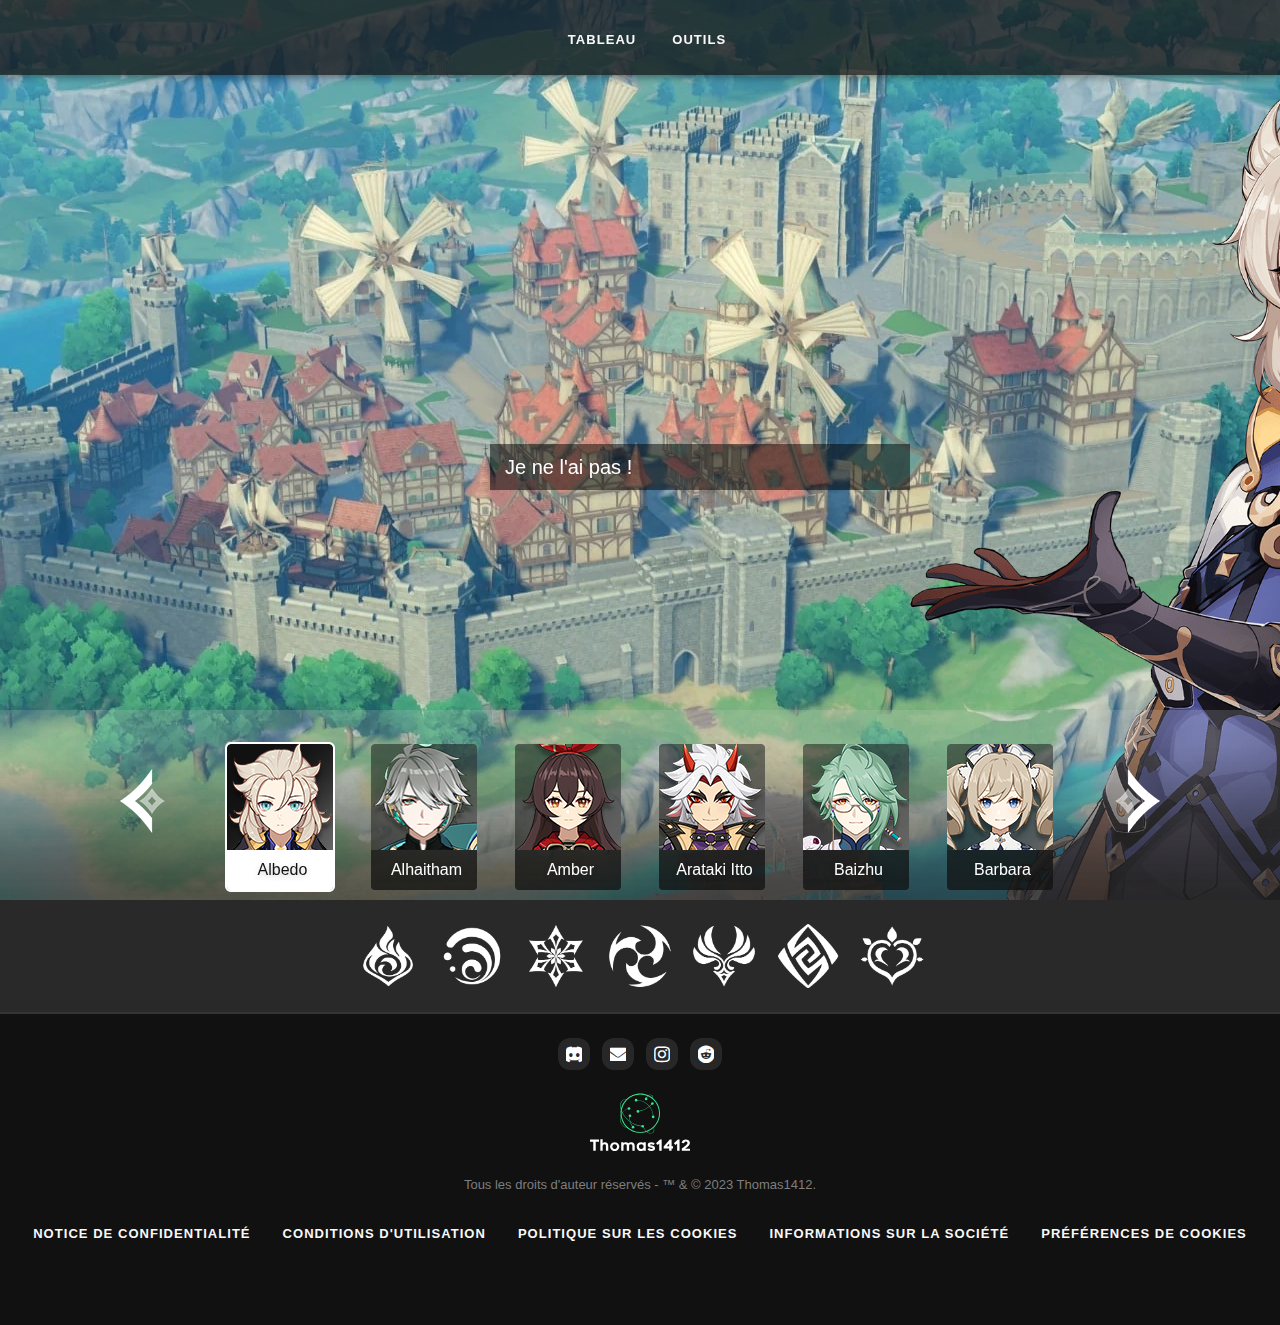
==== commit 7f4f5350: "profile & liste" ====
--- a/index.html
+++ b/index.html
@@ -4,9 +4,11 @@
         <meta charset="UTF-8">
         <meta name="viewport" content="width=device-width, initial-scale=1.0">
         <title>Thomas1412</title>
+        <link rel="icon" href="pika.webp">
         <link rel="stylesheet" href="https://cdnjs.cloudflare.com/ajax/libs/font-awesome/4.3.0/css/font-awesome.min.css" type="text/css"/>
 		<link rel="stylesheet" href="https://cdnjs.cloudflare.com/ajax/libs/font-awesome/5.11.2/css/all.css" />
         <link rel="stylesheet" href="style.css">
+        <link rel="stylesheet" href="tableau.css">
         <!-- <script type="application/json" src="stats.json"></script> -->
     </head>
 
@@ -17,14 +19,14 @@
                     <div class="navigationElementLinkItem">
                         <div class="navigationElement">
                             <p id="tableau">Tableau</p>
-                            <div class="subMenu">
+                            <!-- <div class="subMenu">
                                 <div class="linkItemUnderline"></div>
                                 <ul class="subMenuListItems">
                                     <li class="subMenuItem">
                                         <a class="aElementOnSubMenuItem" href="#">A voir</a>
                                     </li>
                                 </ul>
-                            </div>
+                            </div> -->
                         </div>
                     </div>
 
@@ -56,92 +58,10 @@
                 <img class="imagePrincipale" id="imagePrincipale" src="media/Albedo.png" alt="Albedo">
                 <div class="charactersInfos" id="charactersInfos">
                     <p>Je ne l'ai pas !</p>
-                    <!-- <div class="statsTableHP">
-                        <svg class="HPSVG" viewBox="0 0 14 14">
-                            <path fill="currentColor" d="M3.5 7.654a.978.978 0 0 1 .449-.571c1.51-.85 3.586 2.117 6.544.548 1.927 6.083-8.893 6.247-6.992.023zM7 14c-3.373 0-6.75-2.421-5.134-7.26A18.543 18.543 0 0 1 6.57.213.748.748 0 0 1 7 0a.751.751 0 0 1 .432.212 18.543 18.543 0 0 1 4.705 6.528C13.749 11.579 10.376 14 7 14zm.22-12.19A.639.639 0 0 0 7 1.735a.649.649 0 0 0-.22.075C5.07 3.134 2.7 7.092 2.839 9.21A4.019 4.019 0 0 0 7 12.753a4.019 4.019 0 0 0 4.162-3.538c.139-2.123-2.231-6.081-3.942-7.405Z"></path>
-                            <path fill="currentColor" d="M7.98 8.03a12.566 12.566 0 0 1 1.573-1.509c.569-.413.94 1.11.94 1.11a3.731 3.731 0 0 1-2.513.399z" style="color:gray;fill-opacity:.496933"></path>
-                        </svg>
-                        <div class="contentHP">
-                            <span class="spanPV">PV</span>
-                            <span class="spanPVQ">31,058</span>
-                        </div>
-                    </div>
-
-                    <div class="statsTableATQ">
-                        <svg class="ATQSVG" viewBox="0 0 14 14">
-                            <path fill="currentColor" d="m7.755 1.651 1.643 1.643 1.928-1.926L11.3.25a.228.228 0 0 1 .228-.22h2.2a.228.228 0 0 1 .228.229c-.121 2.66.556 2.457-1.337 2.4l-1.933 1.925L12.33 6.23a.228.228 0 0 1 0 .322c-1.167 1.208-.775.907-1.892-.106l-7.151 7.147a.457.457 0 0 1-.313.137 21.32 21.32 0 0 1-2.954.238 21.172 21.172 0 0 1 .238-2.953.451.451 0 0 1 .134-.319l7.146-7.153-.838-.839a.229.229 0 0 1 0-.323l.732-.73a.228.228 0 0 1 .322 0z"></path>
-                        </svg>
-                        <div class="contentATQ">
-                            <span class="spanATQ">ATQ</span>
-                            <span class="spanATQQ">1,608</span>
-                        </div>
-                    </div>
-
-                    <div class="statsTableDEF">
-                        <svg class="DEFSVG" viewBox="0 0 14 14">
-                            <path fill="currentColor" d="M13.442.726a.291.291 0 0 0-.175-.268C12.859.286 11.503 0 7 0S1.143.286.735.458a.291.291 0 0 0-.176.269v7.44a.868.868 0 0 0 .125.453c1.579 2.6 5.347 4.855 6.16 5.339a.292.292 0 0 0 .3 0c.79-.482 4.56-2.688 6.169-5.335a.868.868 0 0 0 .127-.455zM7 11.968c.059.013-3.56-2.017-4.824-4.368V1.565s0-.452 4.824-.452z"></path>
-                        </svg>
-                        <div class="contentDEF">
-                            <span class="spanDEF">DÉF</span>
-                            <span class="spanDEFQ">548</span>
-                        </div>
-                    </div>
-                    
-                    <div class="statsTableEM">
-                        <svg class="EMSVG" viewBox="0 0 14 14">
-                            <path fill="currentColor" d="m8.076 8.152-.017-.05A4.335 4.335 0 0 0 7.3 6.796a4.431 4.431 0 0 0-.325-.346A2.113 2.113 0 1 0 7 2.223a2.144 2.144 0 0 0-1.838 3.18 4.374 4.374 0 0 0-1.2-.168 4.42 4.42 0 0 0-.755.066l-.038.007C1.836-.24 10.7-1.672 10.962 4.342a3.985 3.985 0 0 1-2.886 3.81zm3.662-2.137a3.949 3.949 0 0 0-.626-.235 4.473 4.473 0 0 1-1.105 1.7h.031a2.113 2.113 0 1 1-2.113 2.113 4.09 4.09 0 0 0-.025-.445 3.968 3.968 0 0 0-1.863-2.931l-.19-.11a3.963 3.963 0 1 0 .645 6.535c.082-.068.16-.14.236-.214L6.7 12.39a4.367 4.367 0 0 1-.891-1.765 2.112 2.112 0 1 1-.883-2.914q.1.05.189.11a2.111 2.111 0 0 1 .942 1.49 2.159 2.159 0 0 1 .018.28 3.963 3.963 0 1 0 5.663-3.577z"></path>
-                        </svg>
-                        <div class="contentEM">
-                            <span class="spanEM">Maîtrise élémentaire</span>
-                            <span class="spanEMQ">96</span>
-                        </div>
-                    </div>
-                    
-                    <div class="statsTableTC">
-                        <svg class="TCSVG" viewBox="0 0 14 14">
-                            <path fill="currentColor" d="M14 0 7.256 3.5 1.973 1.465 3.5 6.236 0 14l7.256-3.5 4.771 1.527L10.5 7.256Zm-3.24 3.24L8.88 7.136 9.701 9.7l-2.564-.82-3.898 1.88 1.88-4.17-.82-2.565L7.137 5.12Z"></path>
-                        </svg>
-                        <div class="contentTC">
-                            <span class="spanTC">Taux CRIT</span>
-                            <span class="spanTCQ">78.5%</span>
-                        </div>
-                    </div>
-                    
-                    <div class="statsTableDC">
-                        <svg class="DCSVG" viewBox="0 0 14 14">
-                            <path fill="currentColor" d="m0 14 3.5-7.764-1.527-4.772L7.255 3.5 14 0l-3.5 7.255 1.527 4.772L7.255 10.5 0 14"></path>
-                            <path fill="currentColor" d="M7.045.19a6.756 6.756 0 0 0-3.326.857l3.613 1.392L10.168.967A6.648 6.648 0 0 0 7.045.189zM1.502 3.073A6.812 6.812 0 0 0 .309 6.947c0 .925.189 1.808.529 2.612l1.601-3.555-.937-2.93zm11.63.998-1.571 3.26 1.076 3.361a6.709 6.709 0 0 0 .496-6.621zm-5.8 7.489-3.11 1.5a6.693 6.693 0 0 0 6.436-.436L7.332 11.56z" style="opacity:.5;stroke-width:1.09597;paint-order:stroke markers fill"></path>
-                        </svg>
-                        <div class="contentDC">
-                            <span class="spanDC">DGT CRIT</span>
-                            <span class="spanDCQ">176.5%</span>
-                        </div>
-                    </div>
-                    
-                    <div class="statsTableER">
-                        <svg class="ERSVG" viewBox="0 0 14 14">
-                            <path fill="currentColor" d="M3.562 7.002a4.03 4.03 0 0 1 4.045-4.049L7.606.608C4.09.61 1.216 3.487 1.216 7.003Z" style="fill-opacity:.5;stroke-width:.913084;paint-order:stroke markers fill"></path>
-                            <path fill="currentColor" d="M7.607.607v2.344a4.03 4.03 0 0 1 4.047 4.047 4.03 4.03 0 0 1-4.047 4.047 4.03 4.03 0 0 1-3.578-2.17l1.727-.348L1.87 4.123 0 9.689l1.67-.337c.942 2.36 3.251 4.039 5.937 4.039C11.123 13.39 14 10.517 14 7S11.123.607 7.607.607Z" style="fill-opacity:1;stroke-width:.913084;paint-order:stroke markers fill"></path>
-                        </svg>
-                        <div class="contentER">
-                            <span class="spanER">Recharge d'énergie</span>
-                            <span class="spanERQ">145.9%</span>
-                        </div>
-                    </div>
-                    
-                    <div class="statsTableBonus">
-                        <svg class="BONUSSVG" viewBox="0 0 14 14">
-                            <path d="m2.923 12.245.253.13a7.943 7.943 0 0 0 3.89.963 3.753 3.753 0 0 0 .487-7.464 3.6 3.6 0 0 0-1.691.132.938.938 0 0 1-.716-1.732 4.3 4.3 0 0 1 1.48-.366 4.912 4.912 0 0 1 5.049 3.446 4.933 4.933 0 0 1-2.517 5.764c4.218-1.543 4.723-7.809.812-10.017a5.342 5.342 0 0 0-3.437-.829 5.506 5.506 0 0 0-3.65 1.775 6.606 6.606 0 0 0-.416.524.873.873 0 0 1-.927.337.929.929 0 0 1-.781-.638.881.881 0 0 1 .1-.684 6.158 6.158 0 0 1 1.363-1.721A7.091 7.091 0 0 1 6.136.081a6.933 6.933 0 0 1 6.848 3.359c2.683 4.1-.263 9.987-5.094 10.472a6.838 6.838 0 0 1-3.241-.343 3.994 3.994 0 0 1-1.726-1.324zm5.516-.119a2.044 2.044 0 0 1-2.35.064 1.5 1.5 0 0 1-.007-2.613.949.949 0 0 1 1.433.505c.77 2.06 2.637.147 1.424-1.246a2.385 2.385 0 0 0-2.17-.95 2.486 2.486 0 1 0 .784 4.891 2.393 2.393 0 0 0 1.52-1.151c-.21.166-.41.351-.634.5zM2.21 9.521a.663.663 0 1 0 .663.663.663.663 0 0 0-.663-.663zM.959 6.133a.958.958 0 1 0 .957.957.958.958 0 0 0-.957-.957z" style="fill:#3e99ff"></path>
-                        </svg>
-                        <div class="contentBonus">
-                            <span class="spanBonus">Bonus de DGT Hydro</span>
-                            <span class="spanBonusQ">46.6%</span>
-                        </div>
-                    </div> -->
                 </div>
             </div>
             
-            <div class="characterSwiperContainer">
+            <div class="characterSwiperContainer" id="characterSwiperContainer">
                 <div class="characterSwiper" id="characterSwiper">
                     <ul class="characterSwiperList" id="characterSwiperList">
                         <li id="albedo" class="active">
@@ -594,13 +514,9 @@
         </div>
 
         <script src="script.js"></script>
-        <script>
-            document.getElementById("tableau").addEventListener("click", () => {
-                const tableau = document.getElementById("tableau");
-                tableau.innerHTML = "";
-            });
-        </script>
         <script src="tableau.js"></script>
+        <script src="listePersos.js"></script>
+        <script src="fond.js"></script>
         <!-- <script>
             document.addEventListener('contextmenu', function(e){
                 e.preventDefault();
--- a/style.css
+++ b/style.css
@@ -190,7 +190,7 @@
     width: 100%;
     min-height: 100vh;
     background-color: white;
-    background: url(media/mondstadt.webp) no-repeat center;
+    background: url(media/Mondstadt.webp) no-repeat center;
     background-size: cover;
     font-family: Tahoma, Helvetica, Arial, sans-serif !important;
 }
--- a/tableau.css
+++ b/tableau.css
@@ -0,0 +1,86 @@
+.ctn{
+    background-color: #202525;
+    margin: 10px auto 0;
+    max-width: 1280px;
+    min-height: 100vh;
+    max-height: 200vh;
+    padding: 20px 0;
+}
+
+table {
+    width: 1280px;
+    border: 3px solid #6495ed;
+    border-collapse: collapse;
+    margin: auto;
+    color: #000000;
+}
+  
+thead{
+    background-color: #d0e3fa;
+    background-image: url(sky.jpg);
+    border: 1px solid #6495ed;
+    font-size: 20px;
+    cursor: pointer;
+}
+
+tbody {
+    background-color: #ffffff;
+    border: 1px solid #6495ed;
+}
+
+th {
+    font-family: monospace;
+    font-weight: normal;
+    border: 1px dotted #6495ed;
+    padding: 5px;
+    background-color: #eff6ff;
+}
+
+td{
+    font-size: 80%;
+    border: 1px solid #6495ed;
+    padding: 5px;
+    height: 50px;
+}
+
+.numberOfCharacters{
+    width: 50px;
+    text-align: center;
+}
+
+.iconOfCharacters{
+    width: 150px;
+    text-align: center;
+}
+
+.imageCharacters{
+    width: 25px;
+    height: 25px;
+    float: left;
+}
+
+.iconOfCharacters span{
+    float: left;
+    width: 50%;
+}
+
+.iconOfCharacters:after {
+    content: "";
+    display: table;
+    clear: both;
+}
+
+.pv, .atq, .def, .em, .tc, .dc, .re{
+    width: 50px;
+    text-align: center;
+}
+
+.bonus{
+    width: 150px;
+    text-align: center;
+}
+
+#Nom:hover, #PV:hover, #ATQ:hover, #DEF:hover, #EM:hover, #TC:hover, #DC:hover, #RE:hover, #Bonus:hover{
+    background-color: rgba(0,0,0,.5);
+    color: red;
+}